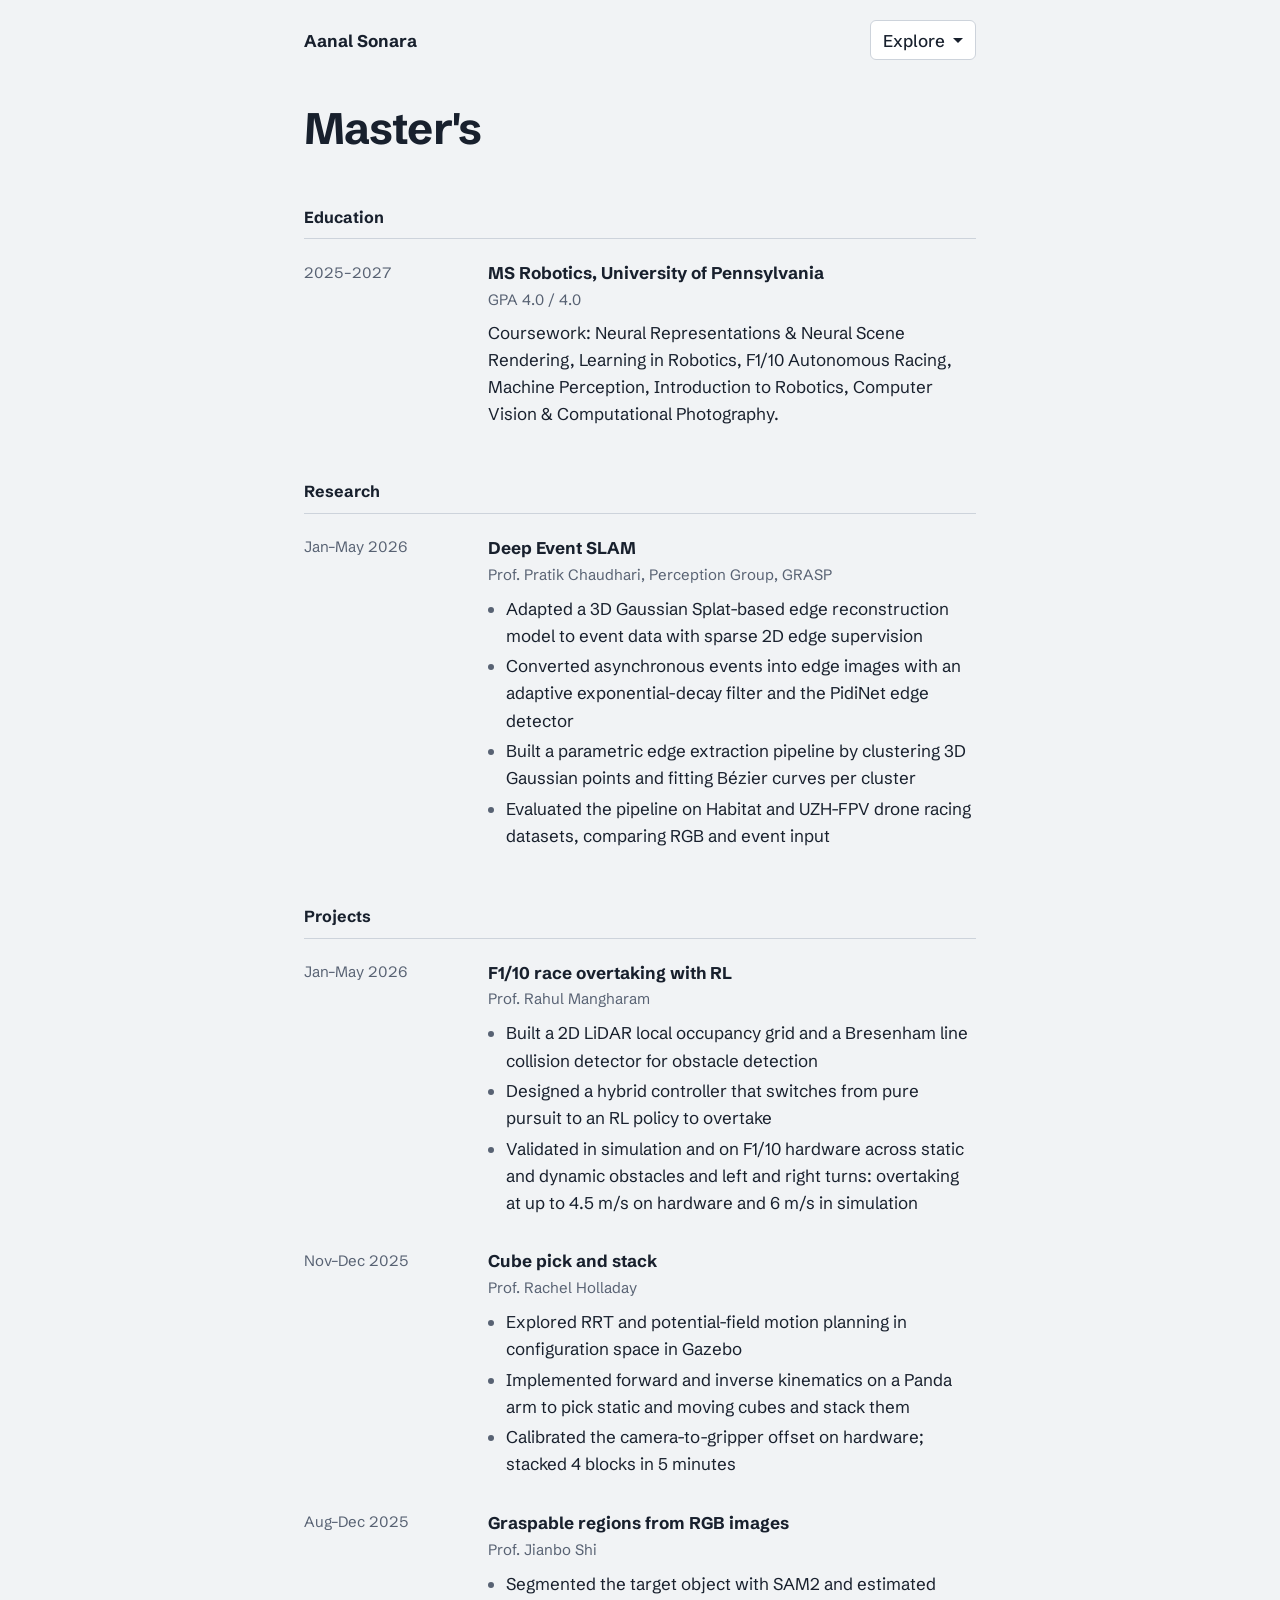
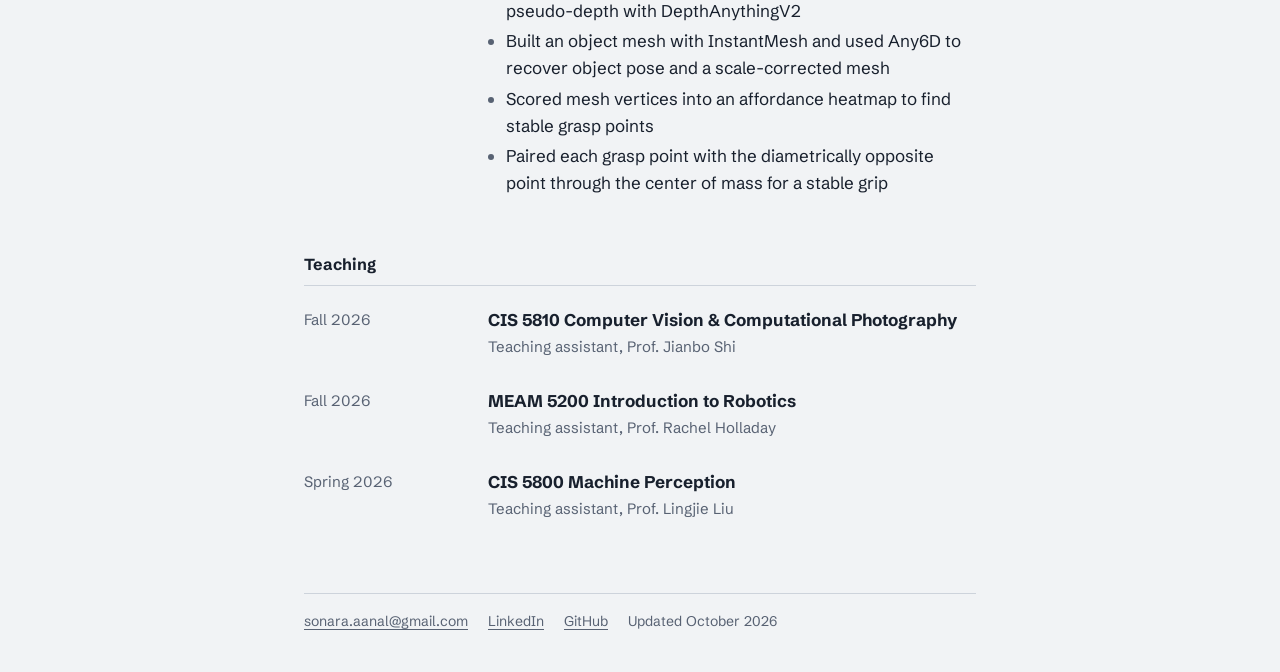
==== masters.html @ 52928431 "Add files via upload" ====
<!doctype html>
<html lang="en">
<head>
<meta charset="utf-8">
<meta name="viewport" content="width=device-width, initial-scale=1">
<title>Master's | Aanal Sonara</title>
<meta name="description" content="MS in Robotics at the University of Pennsylvania, 2025–2027.">
<link rel="preconnect" href="https://fonts.googleapis.com">
<link rel="preconnect" href="https://fonts.gstatic.com" crossorigin>
<link href="https://fonts.googleapis.com/css2?family=Schibsted+Grotesk:wght@400;500;700;800&display=swap" rel="stylesheet">
<link rel="stylesheet" href="styles.css">
</head>
<body>
<div class="wrap">
  <nav class="topbar" aria-label="Site">
    <a class="home" href="index.html">Aanal Sonara</a>
    <details class="menu">
      <summary>Explore</summary>
      <ul>
        <li><a href="masters.html" aria-current="page">Master's<span>2027</span></a></li>
        <li><a href="experience.html">Professional Experience</a></li>
        <li><a href="undergrad.html">Undergrad<span>2023</span></a></li>
        <li><a href="side-quests.html">Side quests</a></li>
      </ul>
    </details>
  </nav>
  <main>
  <header class="page-head">
    <h1>Master's</h1>
  </header>
  <section aria-labelledby="m-edu">
    <h2 id="m-edu">Education</h2>
    <article class="entry" id="penn">
      <p class="when">2025–2027</p>
      <div>
        <h3>MS Robotics, University of Pennsylvania</h3>
        <p class="where">GPA 4.0 / 4.0</p>
        <p>Coursework: Neural Representations &amp; Neural Scene Rendering, Learning in Robotics, F1/10 Autonomous Racing, Machine Perception, Introduction to Robotics, Computer Vision &amp; Computational Photography.</p>
      </div>
    </article>
  </section>
  <section aria-labelledby="m-research">
    <h2 id="m-research">Research</h2>
    <article class="entry" id="deep-event-slam">
      <p class="when">Jan–May 2026</p>
      <div>
        <h3>Deep Event SLAM</h3>
        <p class="where">Prof. Pratik Chaudhari, Perception Group, GRASP</p>
        <ul>
          <li>Adapted a 3D Gaussian Splat-based edge reconstruction model to event data with sparse 2D edge supervision</li>
          <li>Converted asynchronous events into edge images with an adaptive exponential-decay filter and the PidiNet edge detector</li>
          <li>Built a parametric edge extraction pipeline by clustering 3D Gaussian points and fitting Bézier curves per cluster</li>
          <li>Evaluated the pipeline on Habitat and UZH-FPV drone racing datasets, comparing RGB and event input</li>
        </ul>
      </div>
    </article>
  </section>
  <section aria-labelledby="m-projects">
    <h2 id="m-projects">Projects</h2>
    <article class="entry" id="f1tenth">
      <p class="when">Jan–May 2026</p>
      <div>
        <h3>F1/10 race overtaking with RL</h3>
        <p class="where">Prof. Rahul Mangharam</p>
        <ul>
          <li>Built a 2D LiDAR local occupancy grid and a Bresenham line collision detector for obstacle detection</li>
          <li>Designed a hybrid controller that switches from pure pursuit to an RL policy to overtake</li>
          <li>Validated in simulation and on F1/10 hardware across static and dynamic obstacles and left and right turns: overtaking at up to 4.5 m/s on hardware and 6 m/s in simulation</li>
        </ul>
      </div>
    </article>
    <article class="entry" id="cube-stack">
      <p class="when">Nov–Dec 2025</p>
      <div>
        <h3>Cube pick and stack</h3>
        <p class="where">Prof. Rachel Holladay</p>
        <ul>
          <li>Explored RRT and potential-field motion planning in configuration space in Gazebo</li>
          <li>Implemented forward and inverse kinematics on a Panda arm to pick static and moving cubes and stack them</li>
          <li>Calibrated the camera-to-gripper offset on hardware; stacked 4 blocks in 5 minutes</li>
        </ul>
      </div>
    </article>
    <article class="entry" id="graspable">
      <p class="when">Aug–Dec 2025</p>
      <div>
        <h3>Graspable regions from RGB images</h3>
        <p class="where">Prof. Jianbo Shi</p>
        <ul>
          <li>Segmented the target object with SAM2 and estimated pseudo-depth with DepthAnythingV2</li>
          <li>Built an object mesh with InstantMesh and used Any6D to recover object pose and a scale-corrected mesh</li>
          <li>Scored mesh vertices into an affordance heatmap to find stable grasp points</li>
          <li>Paired each grasp point with the diametrically opposite point through the center of mass for a stable grip</li>
        </ul>
      </div>
    </article>
  </section>
  <section aria-labelledby="m-teaching">
    <h2 id="m-teaching">Teaching</h2>
    <article class="entry" id="ta-cis5810">
      <p class="when">Fall 2026</p>
      <div>
        <h3>CIS 5810 Computer Vision &amp; Computational Photography</h3>
        <p class="where">Teaching assistant, Prof. Jianbo Shi</p>
      </div>
    </article>
    <article class="entry" id="ta-meam5200">
      <p class="when">Fall 2026</p>
      <div>
        <h3>MEAM 5200 Introduction to Robotics</h3>
        <p class="where">Teaching assistant, Prof. Rachel Holladay</p>
      </div>
    </article>
    <article class="entry" id="ta-cis5800">
      <p class="when">Spring 2026</p>
      <div>
        <h3>CIS 5800 Machine Perception</h3>
        <p class="where">Teaching assistant, Prof. Lingjie Liu</p>
      </div>
    </article>
  </section>
  </main>
  <footer>
    <a href="mailto:sonara.aanal@gmail.com">sonara.aanal@gmail.com</a>
    <a href="https://www.linkedin.com/in/aanal-sonara/">LinkedIn</a>
    <a href="https://github.com/Aanal2901">GitHub</a>
    <span>Updated October 2026</span>
  </footer>
</div>
<script src="script.js"></script>
</body>
</html>
---- styles.css ----
:root {
  --bg: #F1F3F5;
  --ink: #18202D;
  --muted: #586273;
  --rule: #CDD3DB;
  --panel: #FFFFFF;
  --on: #2C57CF;      /* positive event polarity */
  --off: #D23A63;     /* negative event polarity */
  --measure: 44rem;
}
@media (prefers-color-scheme: dark) {
  :root:not([data-theme="light"]) {
    --bg: #10151E; --ink: #E5E8EE; --muted: #9AA3B2; --rule: #2A3242; --panel: #182030;
    --on: #7FA2FF; --off: #FF7D9E;
  }
}
:root[data-theme="dark"] {
  --bg: #10151E; --ink: #E5E8EE; --muted: #9AA3B2; --rule: #2A3242; --panel: #182030;
  --on: #7FA2FF; --off: #FF7D9E;
}

* { box-sizing: border-box; }
html { -webkit-text-size-adjust: 100%; }
body {
  margin: 0;
  background: var(--bg);
  color: var(--ink);
  font: 400 1.0625rem/1.6 "Schibsted Grotesk", system-ui, sans-serif;
}
a { color: var(--on); text-underline-offset: 0.18em; text-decoration-thickness: 1px; }
a:hover { text-decoration-thickness: 2px; }
a:focus-visible, summary:focus-visible { outline: 2px solid var(--on); outline-offset: 3px; border-radius: 2px; }

.wrap { max-width: var(--measure); margin: 0 auto; padding: 0 16px; }

/* Top bar with the section menu */
.topbar {
  display: flex; align-items: center; justify-content: space-between;
  padding: 1.25rem 0; gap: 1rem;
}
.home { color: var(--ink); font-weight: 700; text-decoration: none; }
.home:hover { text-decoration: underline; }
.menu { position: relative; }
.menu summary {
  list-style: none; cursor: pointer; user-select: none;
  font-weight: 500; padding: 0.35rem 0.75rem;
  border: 1px solid var(--rule); border-radius: 6px; background: var(--panel);
}
.menu summary::-webkit-details-marker { display: none; }
.menu summary::after {
  content: ""; display: inline-block; margin-left: 0.5em; vertical-align: 0.2em;
  border: 0.3em solid transparent; border-top-color: currentColor; border-bottom: 0;
  transition: transform 0.15s;
}
.menu[open] summary::after { transform: rotate(180deg); }
.menu ul {
  position: absolute; right: 0; top: calc(100% + 0.4rem); z-index: 10;
  min-width: 19.5rem; margin: 0; padding: 0.35rem; list-style: none;
  background: var(--panel); border: 1px solid var(--rule); border-radius: 8px;
  box-shadow: 0 8px 24px rgba(16, 21, 30, 0.12);
}
.menu li a {
  display: flex; justify-content: space-between; gap: 1rem;
  padding: 0.5rem 0.65rem; border-radius: 5px;
  color: var(--ink); text-decoration: none;
}
.menu li a:hover, .menu li a:focus-visible { background: var(--bg); }
.menu li a[aria-current="page"] { font-weight: 700; }
.menu li span { white-space: nowrap; color: var(--muted); font-size: 0.875rem; font-variant-numeric: tabular-nums; }

/* Homepage hero: the name, as an event camera would see it */
.hero { position: relative; padding-top: clamp(0.5rem, 4vw, 2.5rem); }
.sensor { position: relative; width: 100%; aspect-ratio: 3.6 / 1; }
.sensor canvas { position: absolute; inset: 0; width: 100%; height: 100%; display: block; }
.sensor h1 {
  position: absolute; inset: 0; margin: 0;
  display: flex; align-items: center;
  font-weight: 800;
  font-size: clamp(2.6rem, 11vw, 5.6rem);
  line-height: 1; letter-spacing: -0.03em; white-space: nowrap;
}
.js-live .sensor h1 { color: transparent; }
.legend {
  display: flex; flex-wrap: wrap; gap: 0.25rem 1.25rem; margin: 0.25rem 0 0;
  font-size: 0.8125rem; color: var(--muted);
}
.legend span { white-space: nowrap; }
@media (hover: none) { .legend .hint { display: none; } }
.legend span::before {
  content: ""; display: inline-block; width: 7px; height: 7px;
  margin-right: 0.45em; vertical-align: 0.1em;
}
.legend .hint::before { display: none; }
.legend .p::before { background: var(--on); }
.legend .n::before { background: var(--off); }

.intro { font-size: 1.3125rem; line-height: 1.5; margin: 2rem 0 0; max-width: 38rem; }
.links { margin: 1rem 0 0; display: flex; flex-wrap: wrap; gap: 0.5rem 1.25rem; }

/* Sub-page heading */
.page-head { padding-top: 1.5rem; }
.page-head h1 { font-size: clamp(2rem, 6vw, 2.75rem); line-height: 1.1; letter-spacing: -0.02em; margin: 0; }
.page-head p { color: var(--muted); margin: 0.5rem 0 0; max-width: 38rem; }

/* Sections and entries */
section { margin-top: 3.25rem; }
h2 {
  font-size: 1rem; font-weight: 700; margin: 0 0 1.25rem;
  padding-bottom: 0.5rem; border-bottom: 1px solid var(--rule);
}
.entry { display: grid; grid-template-columns: 10rem 1fr; gap: 0.25rem 1.5rem; margin: 0 0 1.75rem; scroll-margin-top: 1.5rem; }
.entry .when { color: var(--muted); font-size: 0.9375rem; font-variant-numeric: tabular-nums; margin: 0.1rem 0 0; }
.entry h3 { font-size: 1.0625rem; font-weight: 700; margin: 0; }
.entry .where { color: var(--muted); font-size: 0.9375rem; margin: 0.1rem 0 0; }
.entry p { margin: 0.4rem 0 0; }
.entry ul { margin: 0.5rem 0 0; padding-left: 1.1rem; }
.entry li { margin: 0.2rem 0; }
.entry li::marker { color: var(--muted); }
.entry:target h3 { color: var(--on); }
.entry.solo { grid-template-columns: 1fr; margin-bottom: 1rem; }

/* Highlighted work on the homepage */
.highlights { display: grid; grid-template-columns: 1fr 1fr; gap: 1rem; }
.hl {
  display: block; padding: 1.1rem 1.2rem 1.2rem;
  background: var(--panel); border: 1px solid var(--rule); border-radius: 8px;
  color: var(--ink); text-decoration: none;
}
.hl:hover { border-color: var(--on); }
.hl:focus-visible { outline: 2px solid var(--on); outline-offset: 2px; }
.hl .meta { color: var(--muted); font-size: 0.875rem; margin: 0; }
.hl h3 { font-size: 1.125rem; line-height: 1.3; margin: 0.25rem 0 0; }
.hl p { margin: 0.5rem 0 0; font-size: 0.9875rem; }
.hl .result { color: var(--on); font-weight: 500; }

.note { color: var(--muted); }

@media (max-width: 600px) {
  .entry { grid-template-columns: 1fr; }
  .highlights { grid-template-columns: 1fr; }
  .intro { font-size: 1.1875rem; }
  .menu ul { min-width: 0; width: min(19.5rem, calc(100vw - 32px)); }
}

footer {
  margin: 4.5rem 0 2.5rem; padding-top: 1rem; border-top: 1px solid var(--rule);
  color: var(--muted); font-size: 0.875rem;
  display: flex; flex-wrap: wrap; gap: 0.5rem 1.25rem;
}
footer a { color: var(--muted); }

@media (prefers-reduced-motion: reduce) {
  .menu summary::after { transition: none; }
}
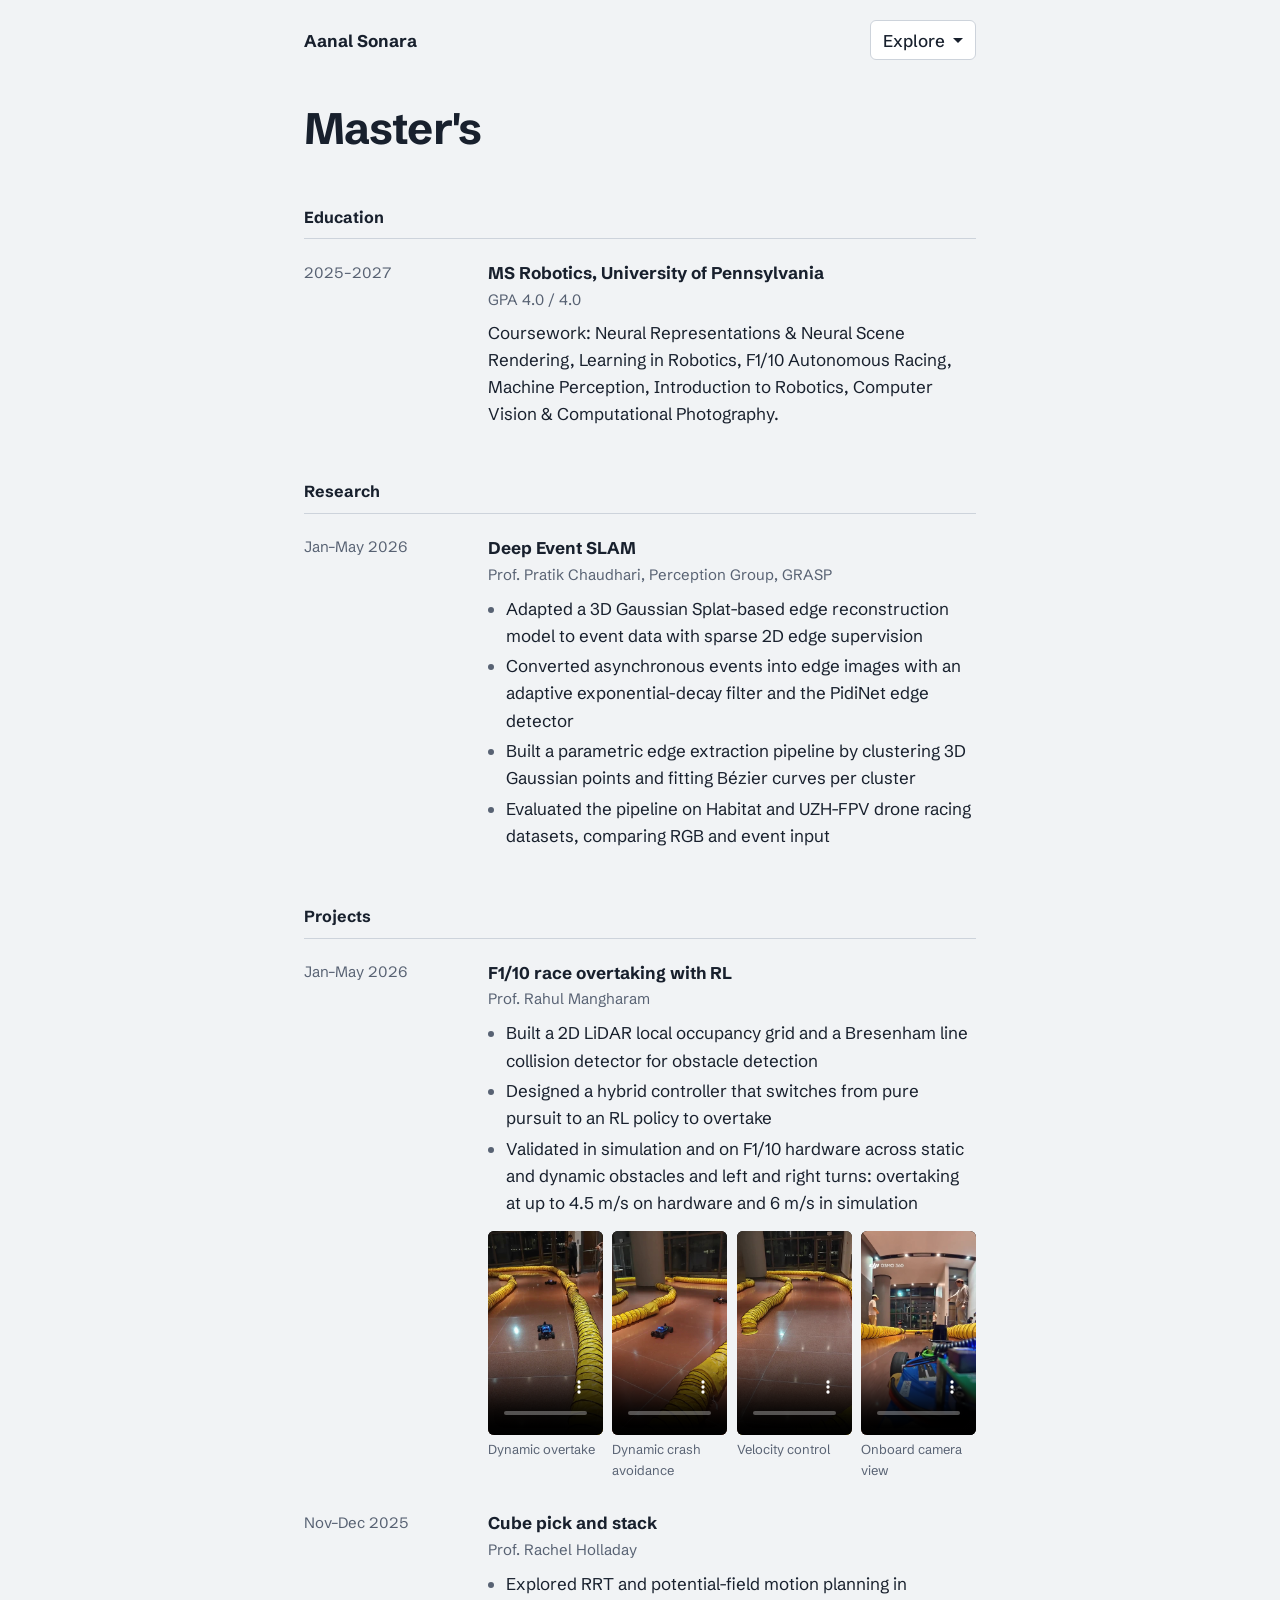
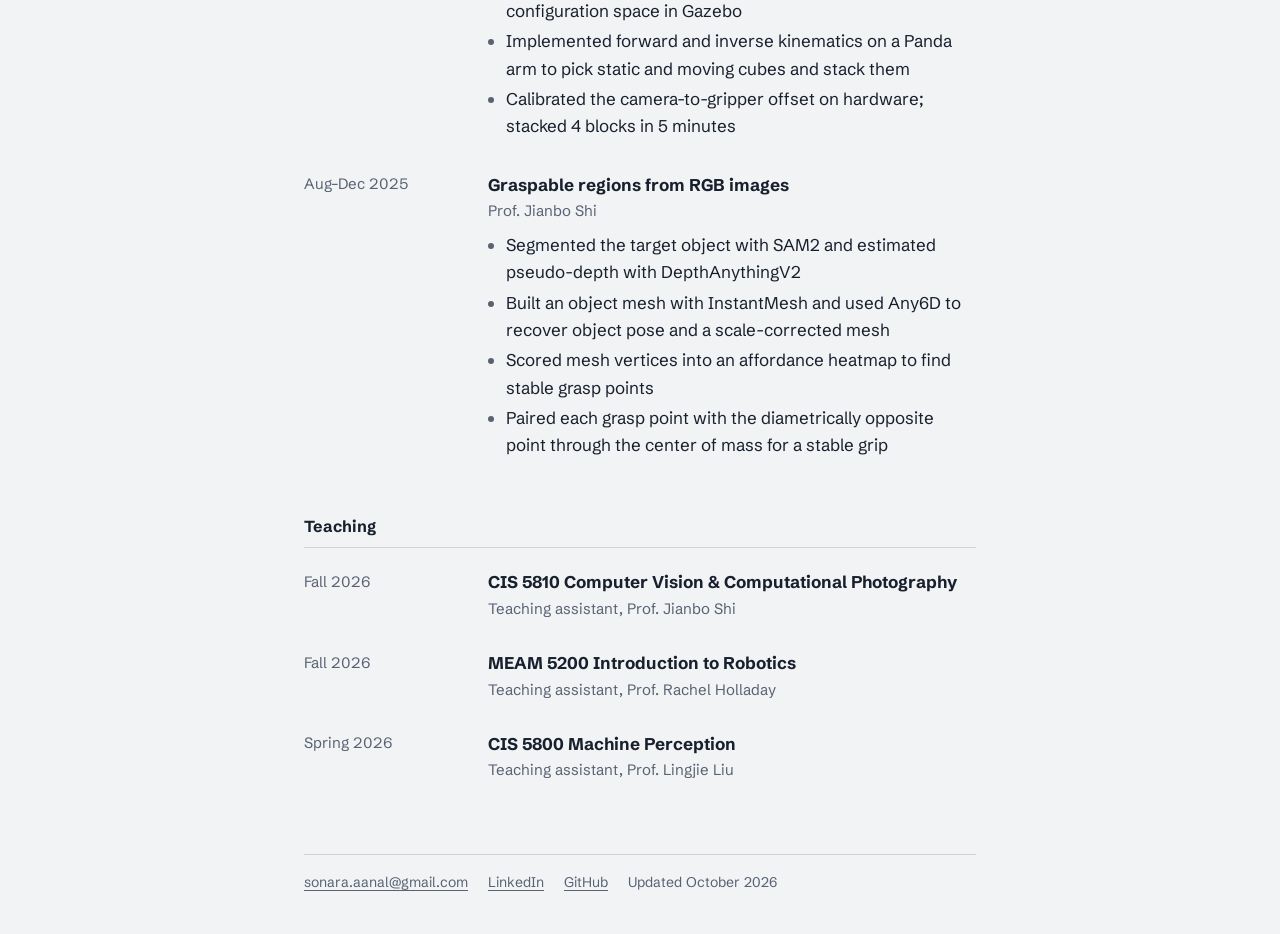
==== commit 3989a2ac: "undergrad page restructure + new videos" ====
--- a/masters.html
+++ b/masters.html
@@ -67,6 +67,8 @@
           <li>Designed a hybrid controller that switches from pure pursuit to an RL policy to overtake</li>
           <li>Validated in simulation and on F1/10 hardware across static and dynamic obstacles and left and right turns: overtaking at up to 4.5 m/s on hardware and 6 m/s in simulation</li>
         </ul>
+
+      <div class="card-media portrait"><figure><video src="assets/dynamic_overtake.mp4" poster="assets/dynamic_overtake-poster.jpg" controls preload="none" playsinline></video><figcaption>Dynamic overtake</figcaption></figure><figure><video src="assets/dynamic_crash_avoidance.mp4" poster="assets/dynamic_crash_avoidance-poster.jpg" controls preload="none" playsinline></video><figcaption>Dynamic crash avoidance</figcaption></figure><figure><video src="assets/velocity_control.mp4" poster="assets/velocity_control-poster.jpg" controls preload="none" playsinline></video><figcaption>Velocity control</figcaption></figure><figure><video src="assets/f1tenth_onboard.mp4" poster="assets/f1tenth_onboard-poster.jpg" controls preload="none" playsinline></video><figcaption>Onboard camera view</figcaption></figure></div>
       </div>
     </article>
     <article class="entry" id="cube-stack">
--- a/styles.css
+++ b/styles.css
@@ -133,6 +133,48 @@
 .hl p { margin: 0.5rem 0 0; font-size: 0.9875rem; }
 .hl .result { color: var(--on); font-weight: 500; }
 
+/* Expandable project cards */
+.cards { display: grid; gap: 0.75rem; }
+.card {
+  background: var(--panel); border: 1px solid var(--rule); border-radius: 8px;
+  scroll-margin-top: 1.5rem;
+}
+.card[open] { border-color: color-mix(in srgb, var(--on) 45%, var(--rule)); }
+.card summary {
+  list-style: none; cursor: pointer;
+  position: relative; padding: 1rem 3rem 1rem 1.2rem;
+}
+.card summary::-webkit-details-marker { display: none; }
+.card summary::after {
+  content: ""; position: absolute; right: 1.2rem; top: 1.35rem;
+  width: 0.55rem; height: 0.55rem;
+  border-right: 2px solid var(--muted); border-bottom: 2px solid var(--muted);
+  transform: rotate(45deg); transition: transform 0.15s;
+}
+.card[open] summary::after { transform: rotate(-135deg); top: 1.6rem; }
+.card summary:hover h3 { color: var(--on); }
+.card summary:focus-visible { outline: 2px solid var(--on); outline-offset: 2px; border-radius: 8px; }
+.card h3 { font-size: 1.0625rem; line-height: 1.35; margin: 0; }
+.card-meta { display: block; color: var(--muted); font-size: 0.9375rem; margin-top: 0.2rem; line-height: 1.45; }
+.card-result { display: block; color: var(--on); font-weight: 500; font-size: 0.9375rem; margin-top: 0.35rem; }
+.card-body { padding: 0 1.2rem 1.2rem; border-top: 1px solid var(--rule); }
+.card-body h4 { font-size: 0.9375rem; font-weight: 700; margin: 1.1rem 0 0; }
+.card-body p { margin: 0.6rem 0 0; }
+.card-body h4 + p { margin-top: 0.2rem; }
+.card-body > p:first-child, .card-body > h4:first-child { margin-top: 1rem; }
+.card-body ul { margin: 1rem 0 0; padding-left: 1.1rem; }
+.card-body li { margin: 0.2rem 0; }
+.card-media { display: grid; grid-template-columns: repeat(auto-fit, minmax(13rem, 1fr)); gap: 0.6rem; margin-top: 1.1rem; }
+.card-media figure { margin: 0; }
+.card-media img, .card-media video { display: block; width: 100%; aspect-ratio: 4 / 3; object-fit: cover; border-radius: 6px; background: var(--bg); }
+.card-media video { object-fit: contain; background: #000; }
+.card-media.portrait { grid-template-columns: repeat(4, 1fr); }
+@media (max-width: 600px) { .card-media.portrait { grid-template-columns: repeat(2, 1fr); } }
+.card-media.portrait video { aspect-ratio: 9 / 16; }
+.entry .card-media { margin-top: 0.9rem; }
+.card-media figcaption { color: var(--muted); font-size: 0.8125rem; margin-top: 0.3rem; }
+.card-links { margin-top: 1rem; display: flex; gap: 1.25rem; font-weight: 500; }
+
 .note { color: var(--muted); }
 
 @media (max-width: 600px) {
@@ -150,5 +192,5 @@
 footer a { color: var(--muted); }
 
 @media (prefers-reduced-motion: reduce) {
-  .menu summary::after { transition: none; }
+  .menu summary::after, .card summary::after { transition: none; }
 }
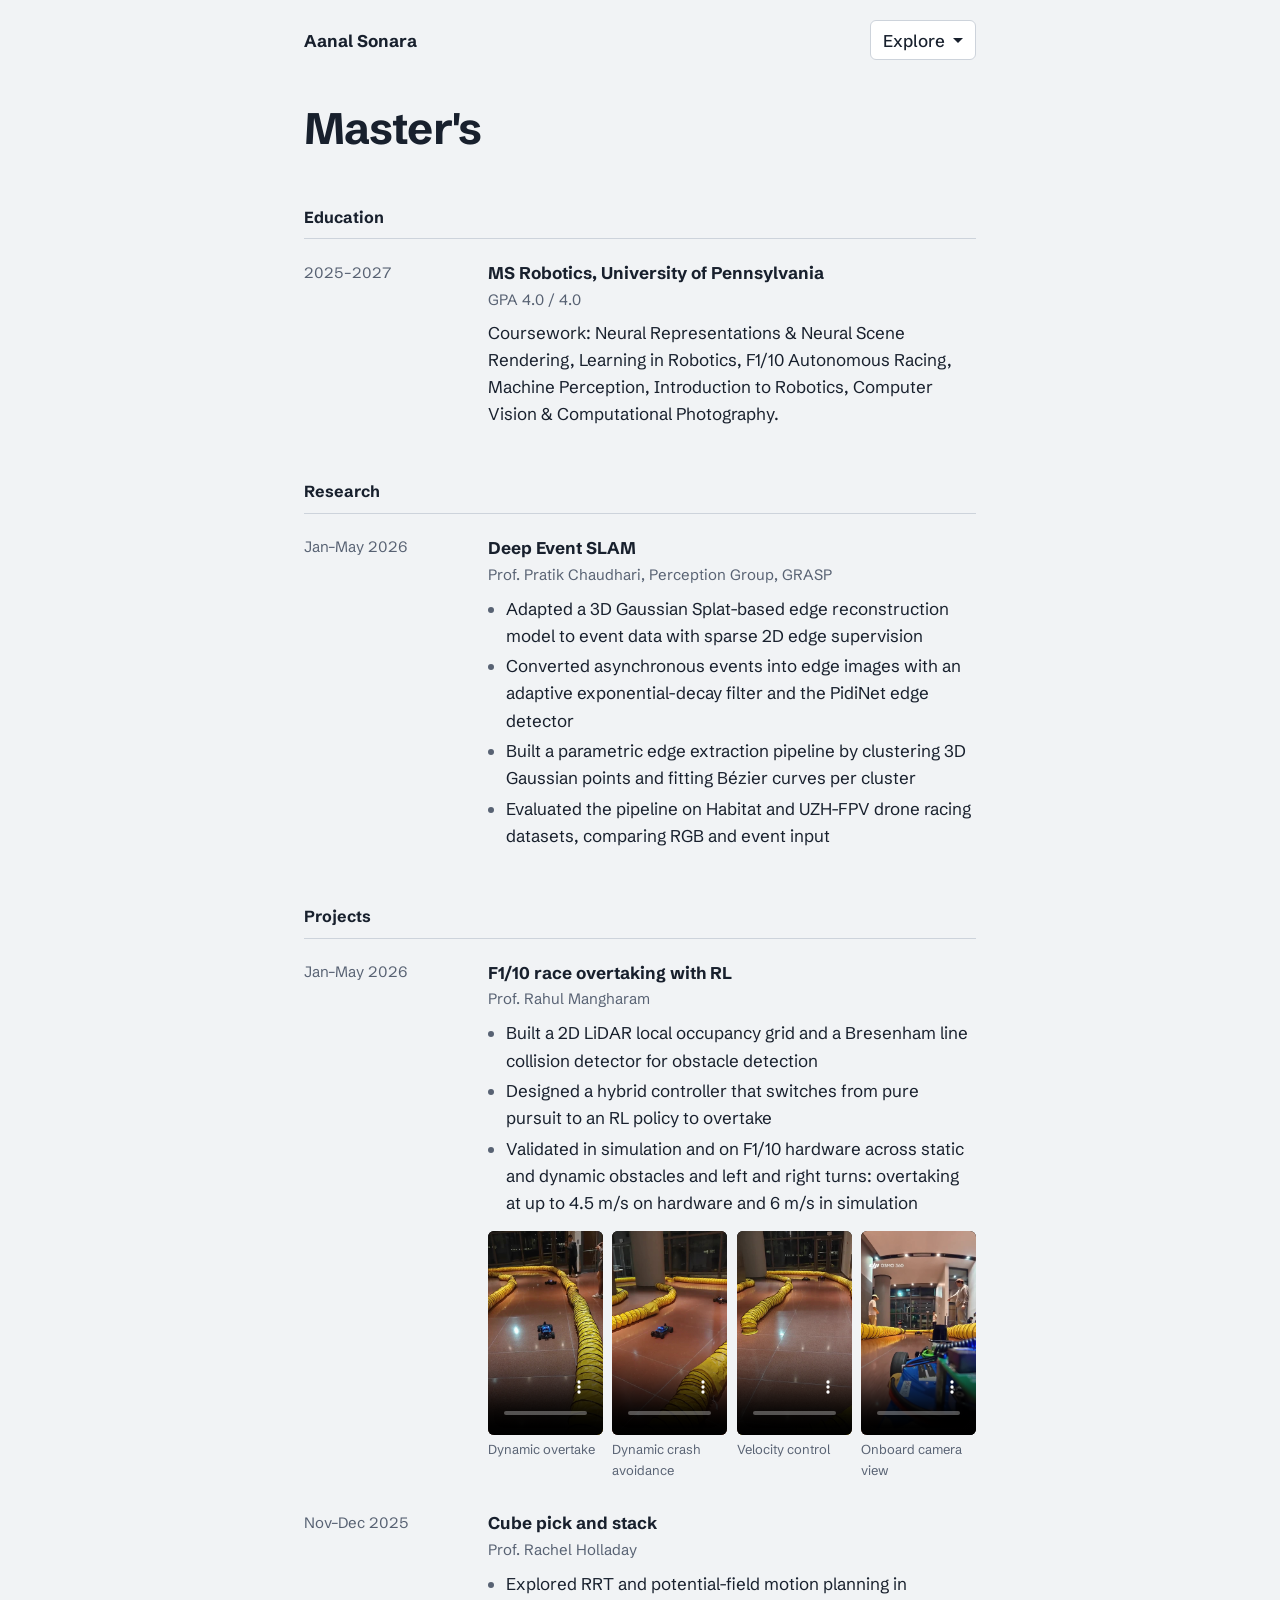
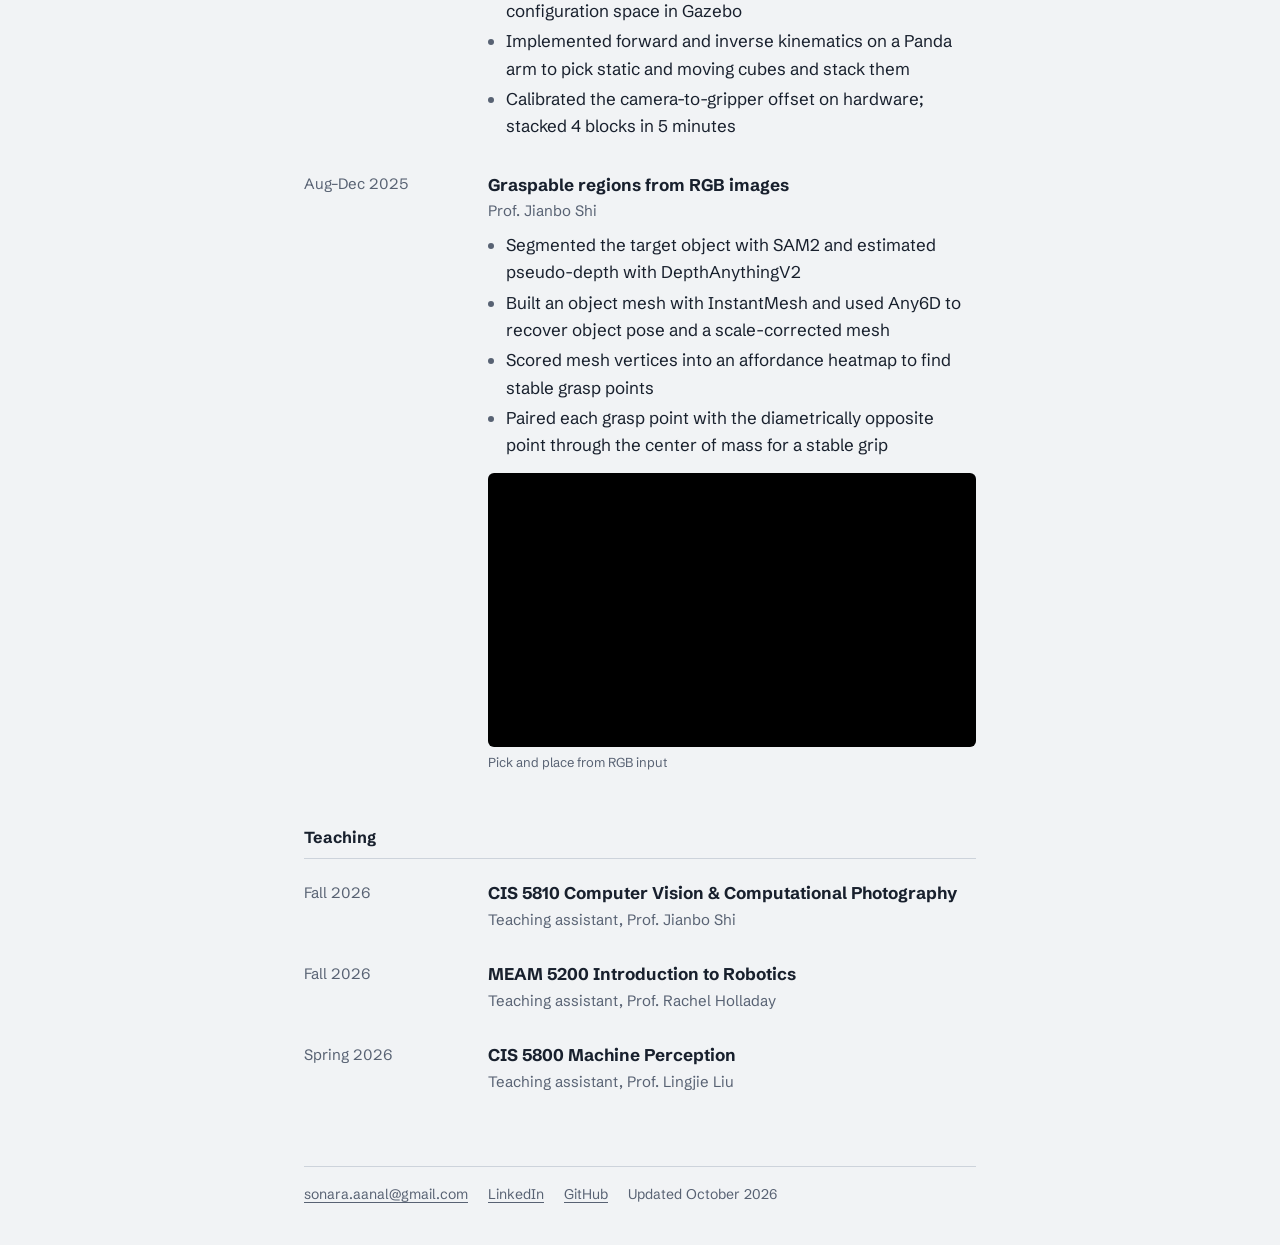
==== commit e9ff8228: "Embed RGB pick-and-place video; restore CV PDF and README Co-Authored-By: Claude Opus 5.5 <noreply@a" ====
--- a/masters.html
+++ b/masters.html
@@ -94,6 +94,8 @@
           <li>Scored mesh vertices into an affordance heatmap to find stable grasp points</li>
           <li>Paired each grasp point with the diametrically opposite point through the center of mass for a stable grip</li>
         </ul>
+
+      <div class="card-media"><figure class="wide"><iframe src="https://drive.google.com/file/d/1ioAELWn44LpmTjx-8cy9f2dUuqJyfBVd/preview" title="Pick and place from RGB input" allow="autoplay; fullscreen" allowfullscreen loading="lazy"></iframe><figcaption>Pick and place from RGB input</figcaption></figure></div>
       </div>
     </article>
   </section>
--- a/styles.css
+++ b/styles.css
@@ -166,6 +166,8 @@
 .card-body li { margin: 0.2rem 0; }
 .card-media { display: grid; grid-template-columns: repeat(auto-fit, minmax(13rem, 1fr)); gap: 0.6rem; margin-top: 1.1rem; }
 .card-media figure { margin: 0; }
+.card-media figure.wide { grid-column: 1 / -1; }
+.card-media iframe { display: block; width: 100%; aspect-ratio: 16 / 9; border: 0; border-radius: 6px; background: #000; }
 .card-media img, .card-media video { display: block; width: 100%; aspect-ratio: 4 / 3; object-fit: cover; border-radius: 6px; background: var(--bg); }
 .card-media video { object-fit: contain; background: #000; }
 .card-media.portrait { grid-template-columns: repeat(4, 1fr); }
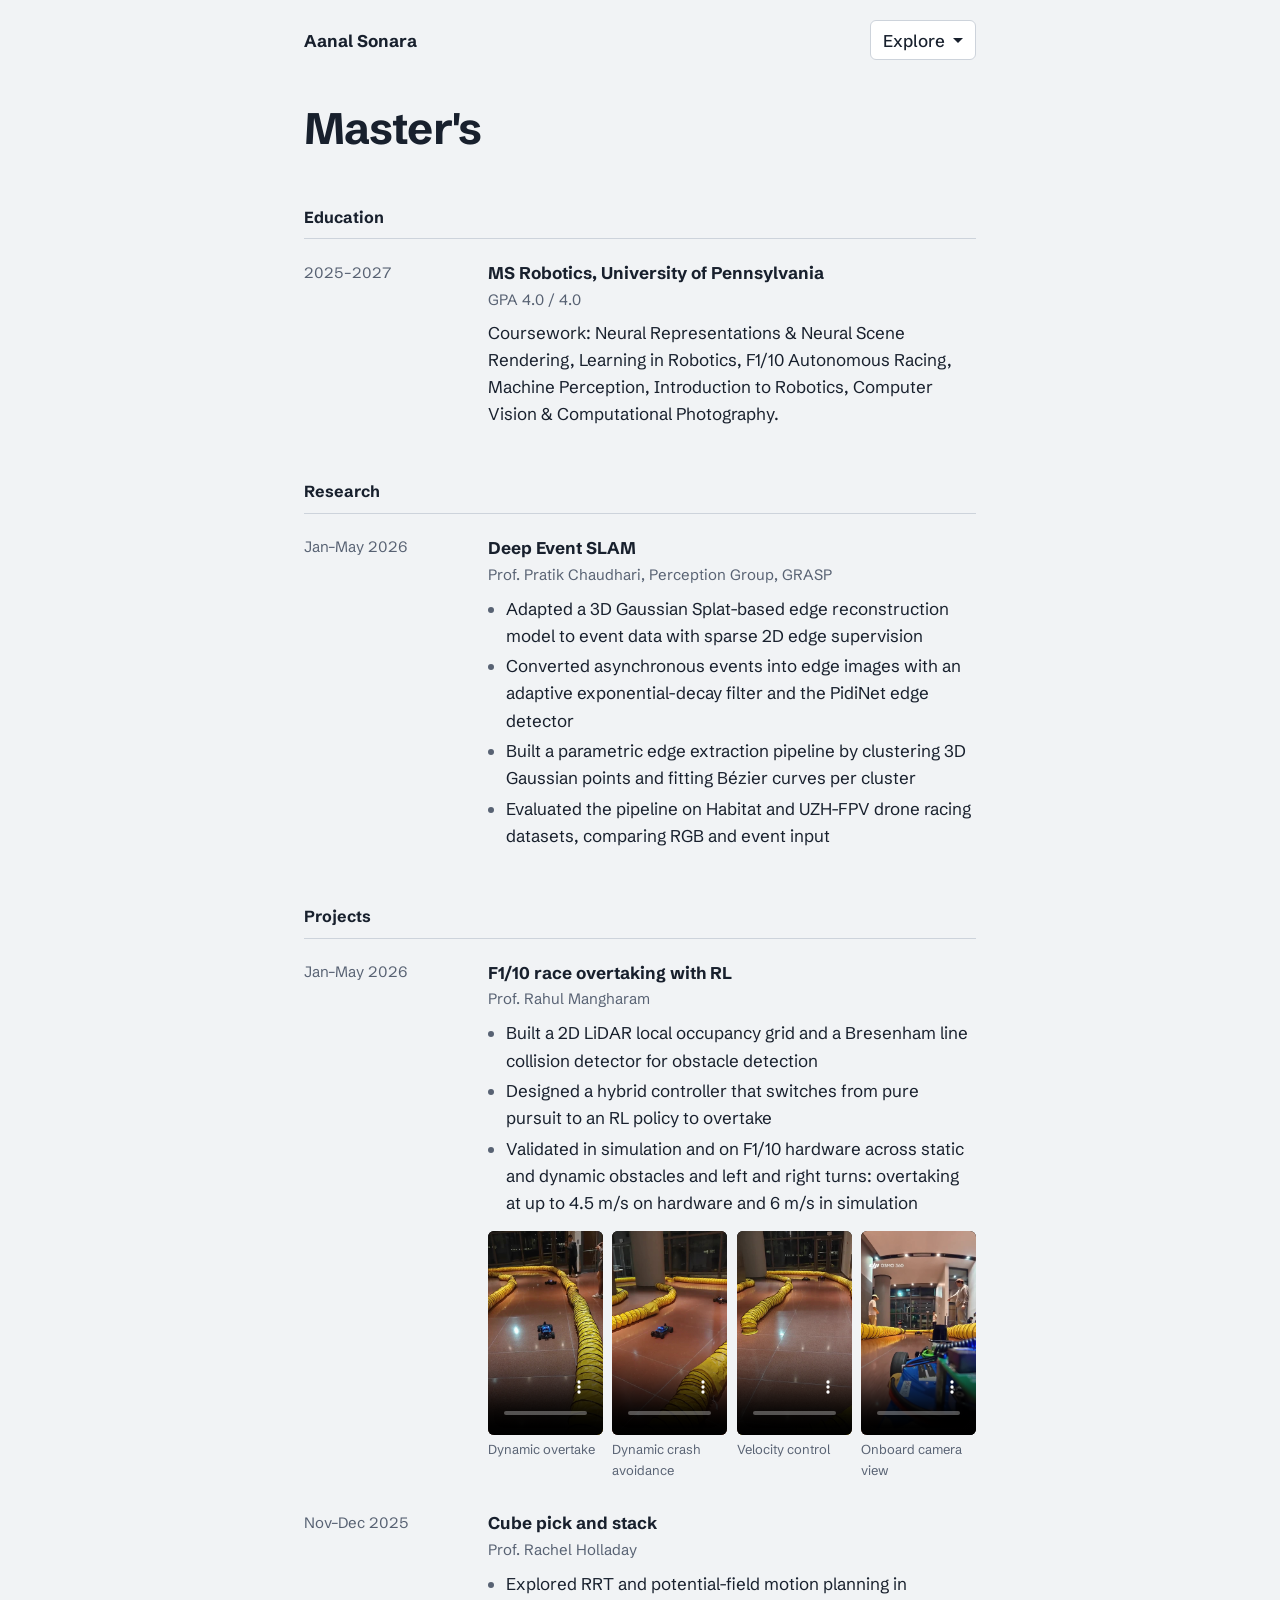
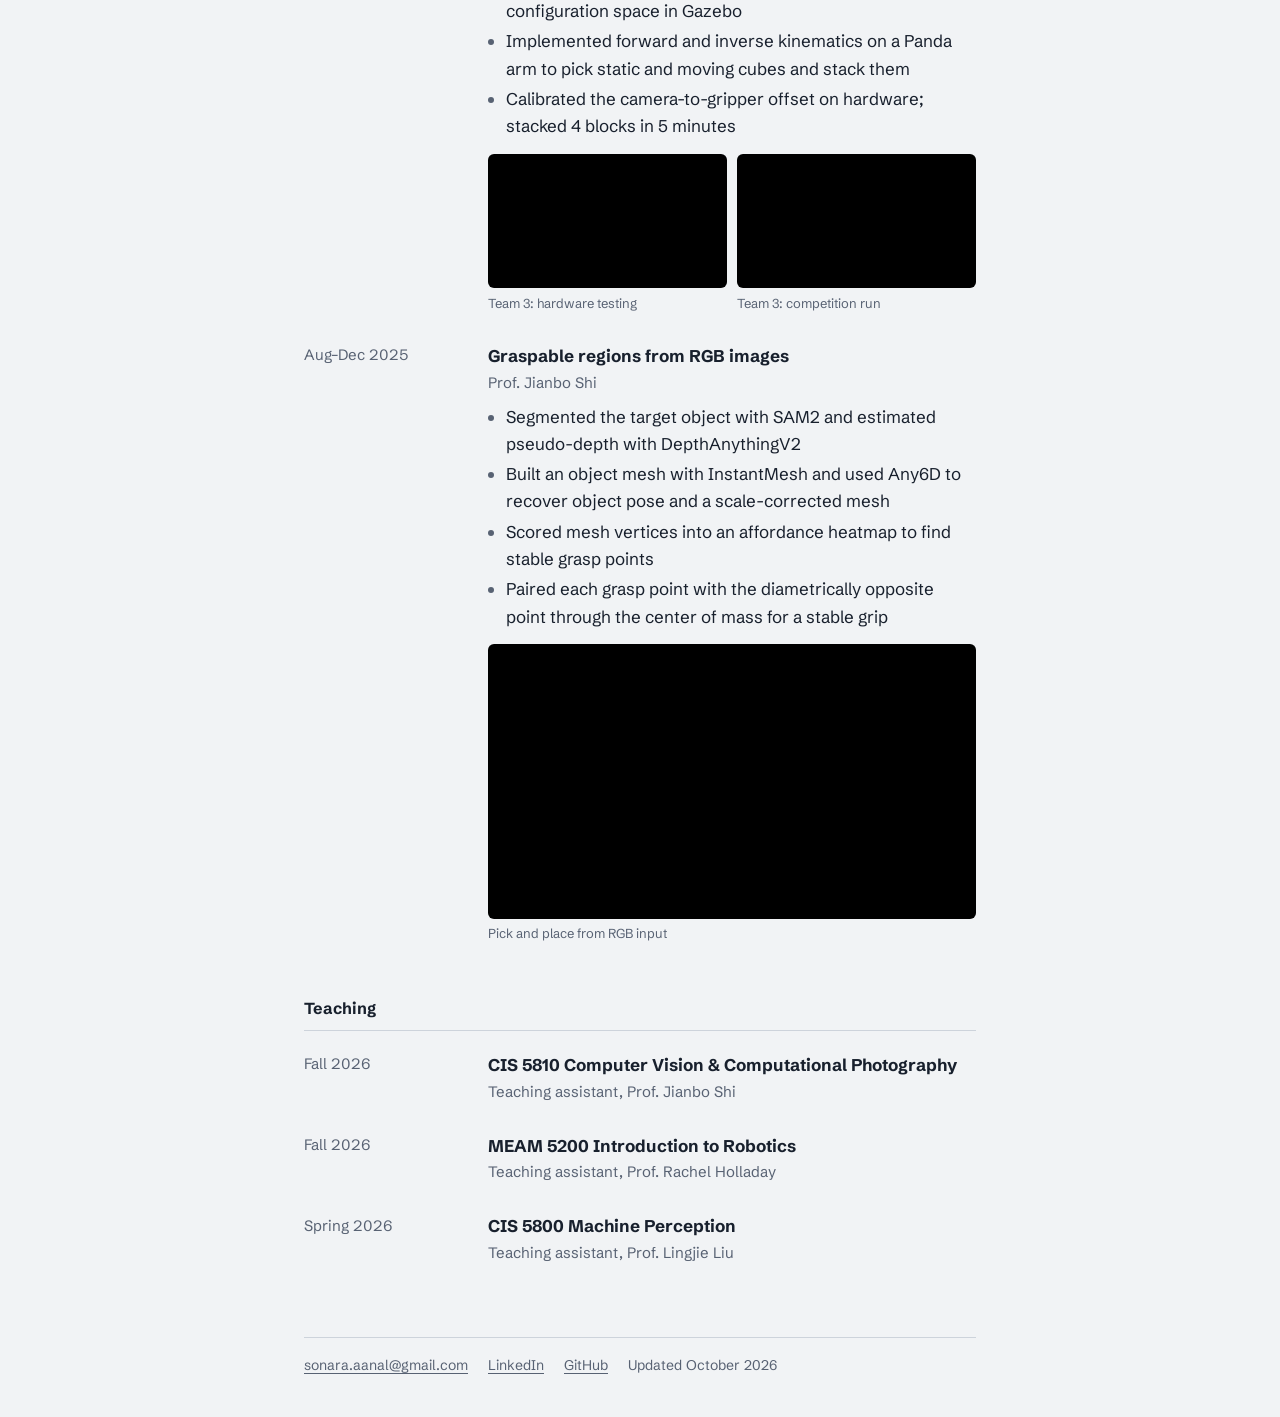
==== commit b213d1bb: "Embed cube-stacking videos Co-Authored-By: Claude Opus 5.5 <noreply@anthropic.com> Claude-Session: h" ====
--- a/masters.html
+++ b/masters.html
@@ -81,6 +81,8 @@
           <li>Implemented forward and inverse kinematics on a Panda arm to pick static and moving cubes and stack them</li>
           <li>Calibrated the camera-to-gripper offset on hardware; stacked 4 blocks in 5 minutes</li>
         </ul>
+
+      <div class="card-media"><figure><iframe src="https://drive.google.com/file/d/1Jq57mZF_1vhwxndpanSFuzzr6e84gQUA/preview" title="Team 3: hardware testing" allow="autoplay; fullscreen" allowfullscreen loading="lazy"></iframe><figcaption>Team 3: hardware testing</figcaption></figure><figure><iframe src="https://drive.google.com/file/d/1TKRlqmDvheUUXn9nkPaWwr_-OdrqiDE3/preview" title="Team 3: competition run" allow="autoplay; fullscreen" allowfullscreen loading="lazy"></iframe><figcaption>Team 3: competition run</figcaption></figure></div>
       </div>
     </article>
     <article class="entry" id="graspable">
